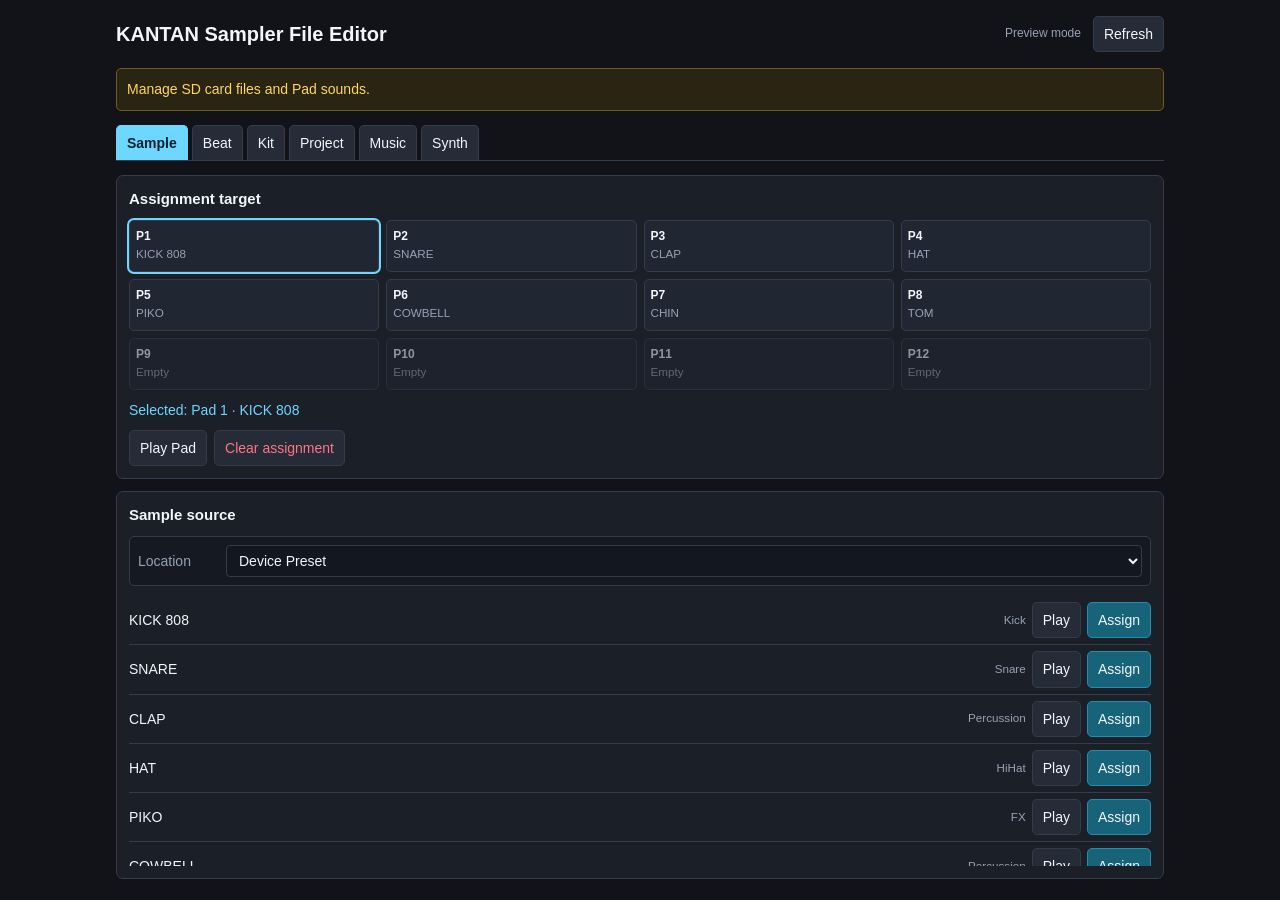
==== docs/sampler-ui/index.html @ 9f448e6a "Select SoundFont layers by default" ====
<!doctype html>
<html lang="en">
<head>
  <meta charset="utf-8">
  <meta name="viewport" content="width=device-width, initial-scale=1">
  <title>KANTAN Sampler File Editor</title>
  <link rel="stylesheet" href="app.css?v=097-synth-drop-hold">
</head>
<body>
  <main>
    <header>
      <h1>KANTAN Sampler File Editor</h1>
      <span id="status">Connecting…</span>
      <button id="refresh" title="Refresh">Refresh</button>
    </header>
    <p class="notice scope-notice">Manage SD card files and Pad sounds.</p>
    <nav class="tabs" aria-label="Editor views">
      <button class="tab active" data-view="sample-view">Sample</button>
      <button class="tab" data-view="beat-view">Beat</button>
      <button class="tab" data-view="kit-view">Kit</button>
      <button class="tab" data-view="project-view">Project</button>
      <button class="tab" data-view="music-view">Music</button>
      <button class="tab" data-view="synth-view">Synth</button>
    </nav>
    <section id="sample-view" class="view active"></section>
    <section id="beat-view" class="view"></section>
    <section id="kit-view" class="view"></section>
    <section id="project-view" class="view"></section>
    <section id="music-view" class="view"></section>
    <section id="synth-view" class="view"></section>
  </main>
  <script type="module" src="app.js?v=101-default-sounds"></script>
</body>
</html>
---- docs/sampler-ui/app.css ----
:root { color-scheme: dark; --bg:#111318; --panel:#1b1f28; --line:#343b4b; --text:#f3f5fb; --muted:#98a2b5; --accent:#6ed7ff; --good:#79df9b; --warn:#ffd75c; --danger:#ff7682; }
* { box-sizing:border-box; }
body { margin:0; background:var(--bg); color:var(--text); font:14px/1.45 -apple-system,BlinkMacSystemFont,"Segoe UI","Hiragino Sans",sans-serif; }
main { max-width:1080px; margin:auto; padding:16px; }
header { display:flex; align-items:center; gap:12px; margin-bottom:16px; }
h1 { font-size:20px; margin:0; letter-spacing:0; }
#status { margin-left:auto; color:var(--muted); font-size:12px; }
button,select,input { font:inherit; }
button { border:1px solid var(--line); border-radius:5px; padding:7px 10px; background:#252b37; color:var(--text); cursor:pointer; }
button:hover { border-color:var(--accent); } button.primary { background:#17637a; border-color:#258eab; } button.danger { color:var(--danger); }
input,select { min-width:0; border:1px solid var(--line); border-radius:4px; padding:6px 8px; color:var(--text); background:#121720; }
.tabs { display:flex; gap:4px; border-bottom:1px solid var(--line); margin-bottom:14px; }
.tab { border-radius:5px 5px 0 0; border-bottom:0; } .tab.active { background:var(--accent); color:#07212b; border-color:var(--accent); font-weight:700; }
.view { display:none; } .view.active { display:block; }
.grid { display:grid; grid-template-columns:repeat(auto-fit,minmax(240px,1fr)); gap:12px; }
.panel { background:var(--panel); border:1px solid var(--line); border-radius:7px; padding:12px; }
.panel h2 { margin:0 0 10px; font-size:15px; } .panel h3 { margin:14px 0 7px; font-size:13px; color:var(--muted); }
.row { display:flex; align-items:center; gap:8px; margin:7px 0; } .row > label { min-width:80px; color:var(--muted); } .row > input,.row > select { flex:1; }
.actions { display:flex; flex-wrap:wrap; gap:7px; margin-top:10px; }
.pad-grid { display:grid; grid-template-columns:repeat(4,minmax(0,1fr)); gap:7px; }
.pad { min-height:76px; text-align:left; padding:6px; background:#202632; overflow:hidden; } .pad.selected { outline:2px solid var(--accent); } .pad.empty { opacity:.55; }
.pad strong { display:block; font-size:12px; } .pad small { display:block; color:var(--muted); white-space:nowrap; overflow:hidden; text-overflow:ellipsis; }
.pad-grid.compact .pad { min-height:52px; }
.assignment-panel { margin-bottom:12px; }
.assignment-current { margin:10px 0 0; color:var(--accent); }
.wave { display:block; width:100%; height:30px; margin-top:4px; }
.file-list { margin:0; padding:0; list-style:none; max-height:270px; overflow:auto; }
.folder-panel { margin:0 0 10px; padding:8px; border:1px solid var(--line); border-radius:5px; background:#151a22; }
.folder-path { color:var(--accent); font-size:12px; overflow-wrap:anywhere; }
.folder-picker { margin:0; }
.file-list li { display:flex; align-items:center; gap:6px; padding:6px 0; border-bottom:1px solid var(--line); }
.file-list .name { flex:1; overflow-wrap:anywhere; } .file-list small { color:var(--muted); }
.upload-area { display:grid; grid-template-columns:minmax(0,1fr) auto; gap:8px; margin:8px 0; }
.upload-input { position:absolute; width:1px; height:1px; overflow:hidden; opacity:0; pointer-events:none; }
.upload-dropzone { min-height:68px; display:flex; flex-direction:column; justify-content:center; gap:2px; padding:10px 12px; border:1px dashed #587081; border-radius:5px; background:#151b23; cursor:pointer; transition:border-color .12s,background .12s,box-shadow .12s; }
.upload-dropzone strong { color:var(--text); font-size:13px; }
.upload-dropzone span { color:var(--muted); font-size:12px; overflow:hidden; text-overflow:ellipsis; white-space:nowrap; }
.upload-dropzone:hover,.upload-dropzone:focus-visible,.upload-dropzone.dragging { border-color:var(--accent); background:#172a33; outline:none; box-shadow:inset 0 0 0 1px var(--accent); }
.upload-dropzone.has-files { border-style:solid; border-color:#3d879f; }
.upload-dropzone.disabled { opacity:.6; pointer-events:none; }
.upload-area > button { min-width:112px; }
.synth-upload { grid-template-columns:1fr; }
.upload-progress { margin:8px 0 12px; padding:9px 10px; border:1px solid #3d7285; border-radius:5px; background:#14232b; }
.upload-progress[hidden] { display:none; }
.upload-progress-head { display:flex; align-items:center; gap:7px; min-height:20px; color:var(--text); }
.upload-progress-label { flex:1; min-width:0; overflow:hidden; text-overflow:ellipsis; white-space:nowrap; }
.upload-progress-value { color:var(--accent); font-variant-numeric:tabular-nums; }
.upload-spinner { width:13px; height:13px; flex:0 0 13px; border:2px solid #38515d; border-top-color:var(--accent); border-radius:50%; animation:upload-spin .8s linear infinite; }
.upload-progress-track { height:5px; margin-top:7px; overflow:hidden; border-radius:3px; background:#293641; }
.upload-progress-fill { display:block; width:0; height:100%; border-radius:3px; background:var(--accent); transition:width .12s linear; }
.upload-progress.saving .upload-progress-fill { transform-origin:left; animation:upload-saving 1s ease-in-out infinite; }
.sf2-open { width:100%; min-height:48px; margin:0 0 12px; font-size:15px; }
.sf2-launcher,.sf2-save-row { display:flex; align-items:center; justify-content:space-between; gap:10px; margin:0 0 12px; }
.sf2-launcher h2 { margin:0; }
.synth-methods { display:grid; grid-template-columns:repeat(3,minmax(0,1fr)); gap:12px; margin-top:16px; }
.synth-methods button { min-height:86px; display:grid; align-content:center; gap:6px; text-align:left; }
.synth-methods small { color:#d6edf5; font-weight:400; }
.sf2-converter { border-color:#3d879f; box-shadow:0 0 0 1px rgba(77,201,240,.08); }
.sf2-converter h3 { margin:18px 0 8px; font-size:14px; }
.sf2-field { display:grid; gap:5px; margin:10px 0; color:var(--muted); font-size:12px; }
.sf2-field > span { color:var(--text); font-weight:700; }
.sf2-field input,.sf2-field select { width:100%; min-height:40px; }
.sf2-candidates { display:grid; gap:8px; margin:8px 0 12px; padding:10px; border:1px solid #40515d; border-radius:6px; }
.sf2-candidates legend { padding:0 5px; color:var(--muted); font-size:12px; }
.sf2-candidate { display:grid; grid-template-columns:auto minmax(0,1fr) auto; align-items:center; gap:5px 9px; padding:10px; border:1px solid #40515d; border-radius:6px; cursor:pointer; }
.sf2-candidate.selected { border-color:var(--accent); background:#172a33; }
.sf2-candidate input { grid-row:1 / span 2; }
.sf2-candidate-name { font-weight:700; overflow-wrap:anywhere; }
.sf2-candidate small { grid-column:2; color:var(--muted); }
.sf2-candidate button { grid-column:3; grid-row:1 / span 2; min-height:38px; }
.sf2-volume { margin:12px 0; padding:12px; border:1px solid #40515d; border-radius:6px; }
.sf2-volume-heading,.sf2-volume-row { display:flex; align-items:center; gap:10px; }
.sf2-volume-heading { justify-content:space-between; margin-bottom:7px; }
.sf2-volume-heading button { min-height:32px; padding:5px 9px; }
.sf2-volume-row input { flex:1; min-width:0; }
.sf2-volume small { display:block; margin-top:7px; color:var(--muted); }
.sf2-advanced { margin:14px 0; border-top:1px solid #40515d; border-bottom:1px solid #40515d; padding:10px 0; }
.sf2-advanced summary { cursor:pointer; font-weight:700; min-height:32px; }
.sf2-grid { display:grid; grid-template-columns:repeat(2,minmax(0,1fr)); gap:0 12px; }
.sf2-size { display:grid; align-content:center; gap:5px; color:var(--muted); }
.sf2-size strong { color:var(--text); font-size:16px; }
.pitch-confirm { margin:14px 0; padding:12px; border:1px solid #40515d; border-radius:6px; }
.pitch-confirm h3 { margin-top:0; }
.pitch-controls { display:grid; grid-template-columns:repeat(2,minmax(0,1fr)); gap:10px; margin:10px 0; }
.pitch-controls label { display:grid; gap:5px; color:var(--muted); font-size:12px; }
.pitch-controls select { min-height:42px; color:var(--text); font-size:16px; }
.sf2-working,.success,.warning,.error { padding:10px; border-radius:5px; }
.device-preview { display:grid; gap:5px; margin:8px 0 12px; padding:10px; border:1px solid #3d7285; border-radius:6px; background:#14232b; }
.device-preview button { min-height:40px; }
.device-preview .actions { margin-top:0; }
.device-preview small { color:var(--muted); }
.synth-layer { display:grid; gap:10px; margin:14px 0; padding:14px; border:1px solid #365462; border-radius:7px; background:#101c22; }
.synth-layer h3 { margin:0; }
.sf2-working { background:#14232b; }
.success { background:#123426; color:#9ce6bd; }
.warning { background:#3b2e13; color:#ffd98a; }
.error { background:#3b191b; color:#ffb0b6; }
.danger-text { color:var(--danger) !important; }
@keyframes upload-spin { to { transform:rotate(360deg); } }
@keyframes upload-saving { 0%,100% { transform:scaleX(.25); opacity:.45; } 50% { transform:scaleX(1); opacity:1; } }
.range-value { min-width:52px; text-align:right; color:var(--accent); font-variant-numeric:tabular-nums; }
.detail-settings { margin-top:10px; border-top:1px solid var(--line); }
.detail-settings summary { padding:9px 0 2px; color:var(--muted); cursor:pointer; }
.detail-settings[open] summary { color:var(--accent); }
.event-list { width:100%; border-collapse:collapse; } .event-list th,.event-list td { border-bottom:1px solid var(--line); padding:5px; text-align:left; } .event-list input,.event-list select { width:100%; padding:4px; }
.hint { color:var(--muted); font-size:12px; } .notice { padding:10px; border:1px solid #6e5b22; color:var(--warn); background:#2a2413; border-radius:5px; }
.scope-notice { margin:0 0 14px; }
@media (max-width:640px) {
  body { font-size:15px; }
  main { width:100%; padding:10px; }
  header { display:grid; grid-template-columns:minmax(0,1fr) auto; gap:5px 8px; margin-bottom:10px; }
  h1 { min-width:0; font-size:17px; line-height:1.25; }
  #status { grid-column:1 / -1; grid-row:2; margin:0; overflow-wrap:anywhere; }
  #refresh { grid-column:2; grid-row:1; min-height:36px; }

  .tabs { gap:3px; margin:0 -10px 12px; padding:0 10px; overflow-x:auto; }
  .tab { flex:0 0 auto; min-width:76px; min-height:40px; padding:8px 7px; }
  .grid { grid-template-columns:1fr; gap:10px; }
  .panel { padding:10px; border-radius:6px; }
  .panel h2 { font-size:16px; }

  /* 横並びのラベル+入力欄は、狭い画面では読みやすい縦組へ切り替える。 */
  .row { align-items:stretch; gap:4px; margin:10px 0; }
  .row > label { min-width:0; }
  .row > input,.row > select { width:100%; min-height:38px; }
  .row:has(> label) { flex-direction:column; }
  .row:has(> input[type="range"]) { display:grid; grid-template-columns:minmax(0,1fr) auto; grid-template-rows:auto auto; align-items:center; column-gap:8px; }
  .row:has(> input[type="range"]) > label { grid-column:1 / -1; }
  .row:has(> input[type="range"]) > input { grid-column:1; }
  .row:has(> input[type="range"]) > .range-value { grid-column:2; }

  .actions { display:grid; grid-template-columns:repeat(2,minmax(0,1fr)); gap:6px; }
  .actions > button { min-height:38px; padding:7px 6px; }
  .actions > input[type="file"] { grid-column:1 / -1; width:100%; min-width:0; }
  .folder-panel { padding:9px; }
  .folder-picker button { width:100%; min-height:38px; }

  /* 本体と同じ4列を保ち、パッド選択の対応関係を崩さない。 */
  .pad-grid { grid-template-columns:repeat(4,minmax(0,1fr)); gap:5px; }
  .pad { min-height:68px; padding:5px; }
  .pad strong { font-size:11px; }
  .pad small { font-size:10px; }
  .wave { height:24px; }

  .file-list { max-height:none; }
  .file-list li { display:grid; grid-template-columns:minmax(0,1fr) auto auto auto auto auto; gap:5px; align-items:center; padding:8px 0; }
  .file-list .name { min-width:0; overflow-wrap:anywhere; }
  .file-list button { min-width:32px; min-height:34px; padding:5px 6px; }
  .file-list small { white-space:nowrap; font-size:11px; }
  .notice { font-size:12px; }
  .upload-area { grid-template-columns:1fr; }
  .upload-area > button { min-height:40px; }
  .upload-dropzone { min-height:76px; }
  .sf2-grid { grid-template-columns:1fr; }
  .synth-methods { grid-template-columns:1fr; }
  .sf2-save-row { align-items:stretch; flex-direction:column; }
  .sf2-save-row button { min-height:46px; }
  .synth-layer { padding:10px; }
  .synth-layer .sf2-launcher { align-items:stretch; flex-direction:column; }
  .synth-layer .sf2-launcher button { align-self:flex-start; }
  .sf2-candidate { grid-template-columns:auto minmax(0,1fr); }
  .sf2-candidate button { grid-column:2; grid-row:3; justify-self:start; }
}

@media (max-width:360px) {
  .pad { min-height:62px; padding:4px; }
  .wave { height:20px; }
  .file-list li { grid-template-columns:minmax(0,1fr) auto auto auto auto; }
  .file-list small { grid-column:1; grid-row:2; }
  .file-list button { grid-row:1 / span 2; }
}
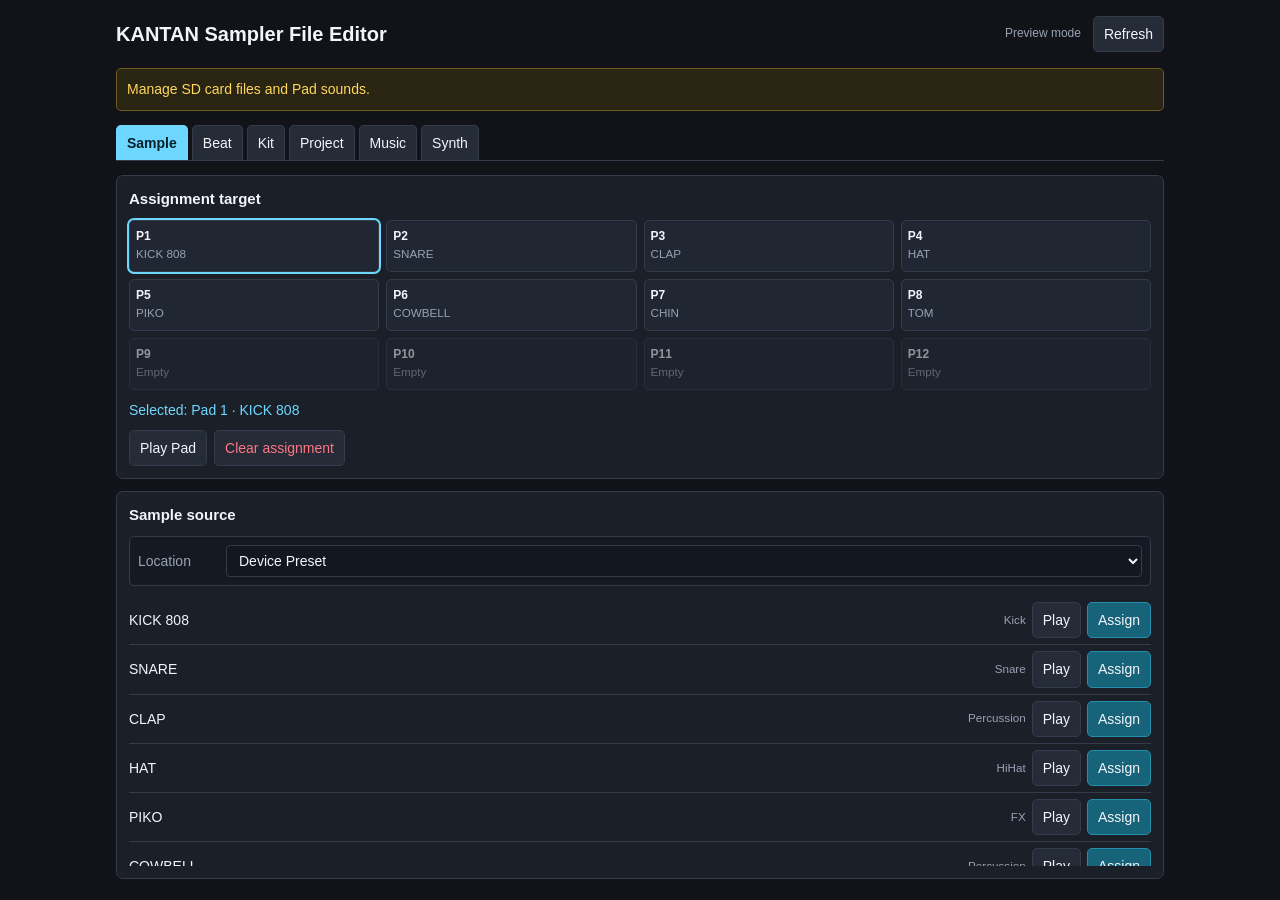
==== commit aebe4ee2: "Release sampler 0.8.8 with refined synth and beat presets" ====
--- a/docs/sampler-ui/index.html
+++ b/docs/sampler-ui/index.html
@@ -29,6 +29,6 @@
     <section id="music-view" class="view"></section>
     <section id="synth-view" class="view"></section>
   </main>
-  <script type="module" src="app.js?v=101-default-sounds"></script>
+  <script type="module" src="app.js?v=103-beat-presets"></script>
 </body>
 </html>
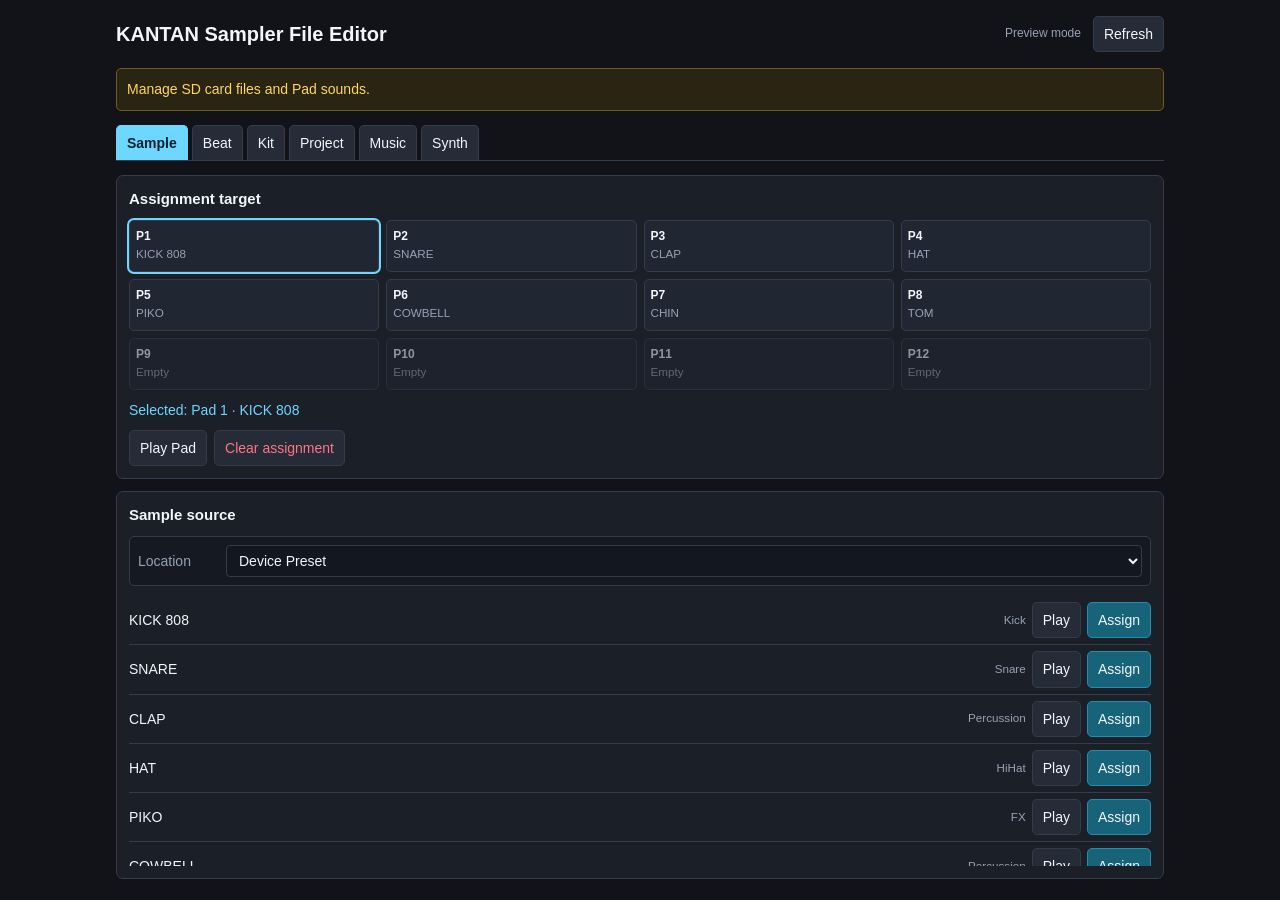
==== commit fde4033b: "Integrate latest sample synth processing" ====
--- a/docs/sampler-ui/index.html
+++ b/docs/sampler-ui/index.html
@@ -29,6 +29,6 @@
     <section id="music-view" class="view"></section>
     <section id="synth-view" class="view"></section>
   </main>
-  <script type="module" src="app.js?v=103-beat-presets"></script>
+  <script type="module" src="app.js?v=097-synth-drop-hold"></script>
 </body>
 </html>
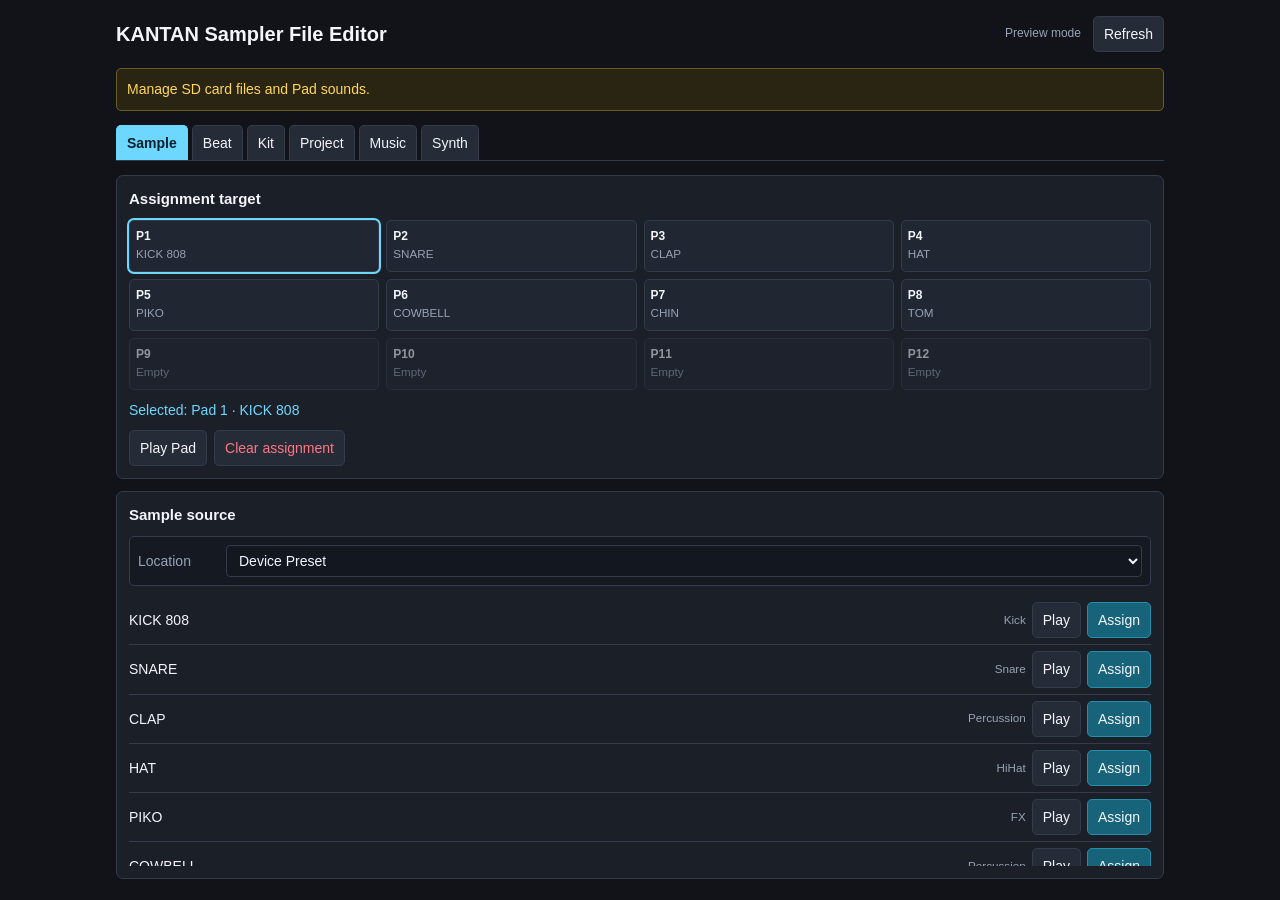
==== commit a38d85ec: "Release sampler 0.8.9 with latest synth engine" ====
--- a/docs/sampler-ui/index.html
+++ b/docs/sampler-ui/index.html
@@ -4,7 +4,7 @@
   <meta charset="utf-8">
   <meta name="viewport" content="width=device-width, initial-scale=1">
   <title>KANTAN Sampler File Editor</title>
-  <link rel="stylesheet" href="app.css?v=097-synth-drop-hold">
+  <link rel="stylesheet" href="app.css?v=104-kts2-layer2">
 </head>
 <body>
   <main>
@@ -29,6 +29,6 @@
     <section id="music-view" class="view"></section>
     <section id="synth-view" class="view"></section>
   </main>
-  <script type="module" src="app.js?v=097-synth-drop-hold"></script>
+  <script type="module" src="app.js?v=104-kts2-layer2"></script>
 </body>
 </html>
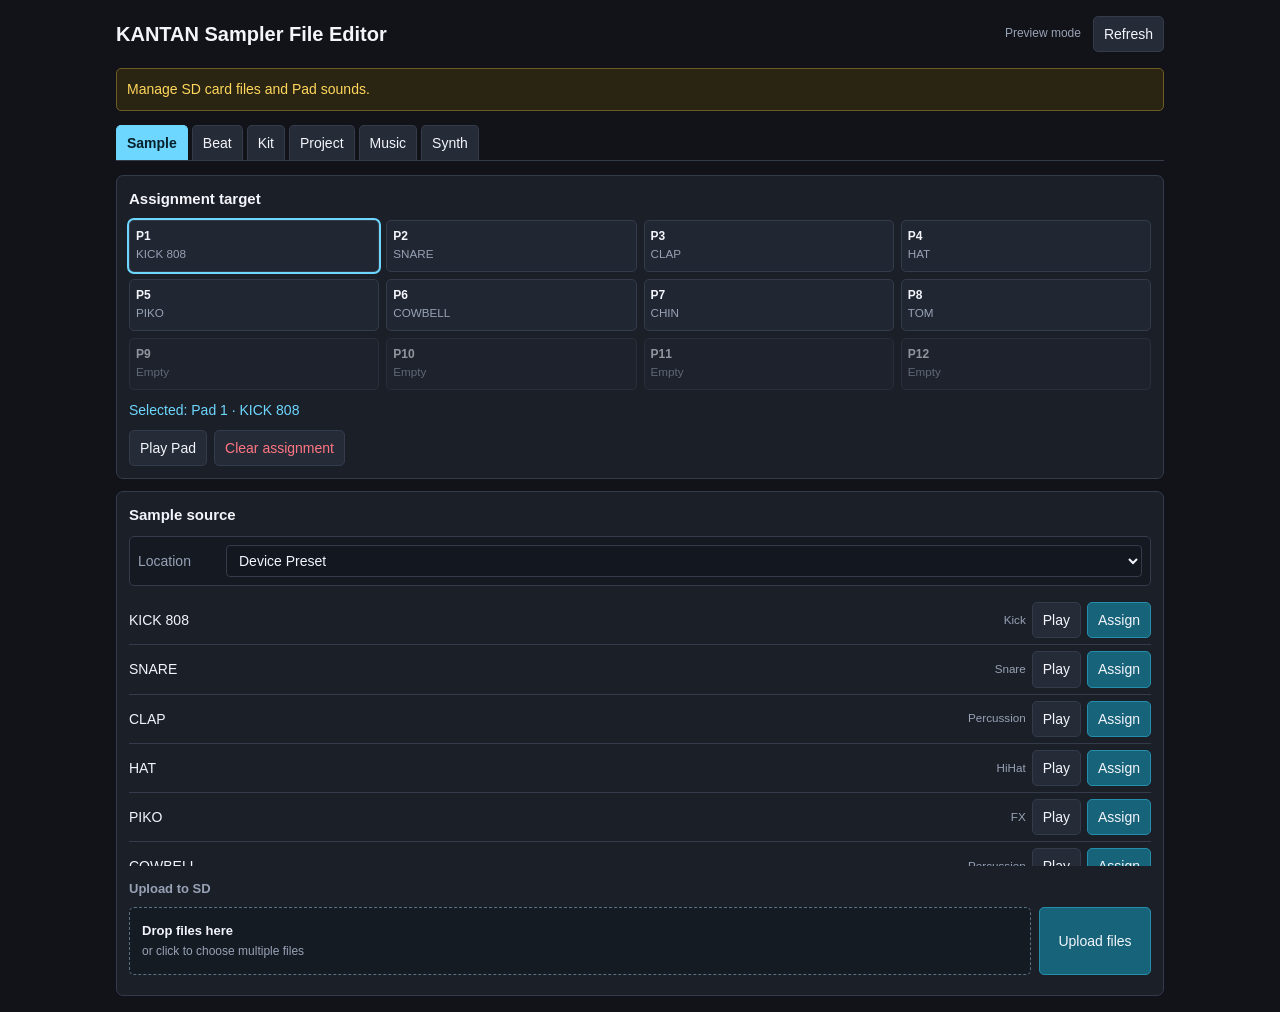
==== commit 5bb4044e: "Restore Sample tab audio uploads" ====
--- a/docs/sampler-ui/index.html
+++ b/docs/sampler-ui/index.html
@@ -29,6 +29,6 @@
     <section id="music-view" class="view"></section>
     <section id="synth-view" class="view"></section>
   </main>
-  <script type="module" src="app.js?v=104-kts2-layer2"></script>
+  <script type="module" src="app.js?v=106-sample-upload"></script>
 </body>
 </html>
